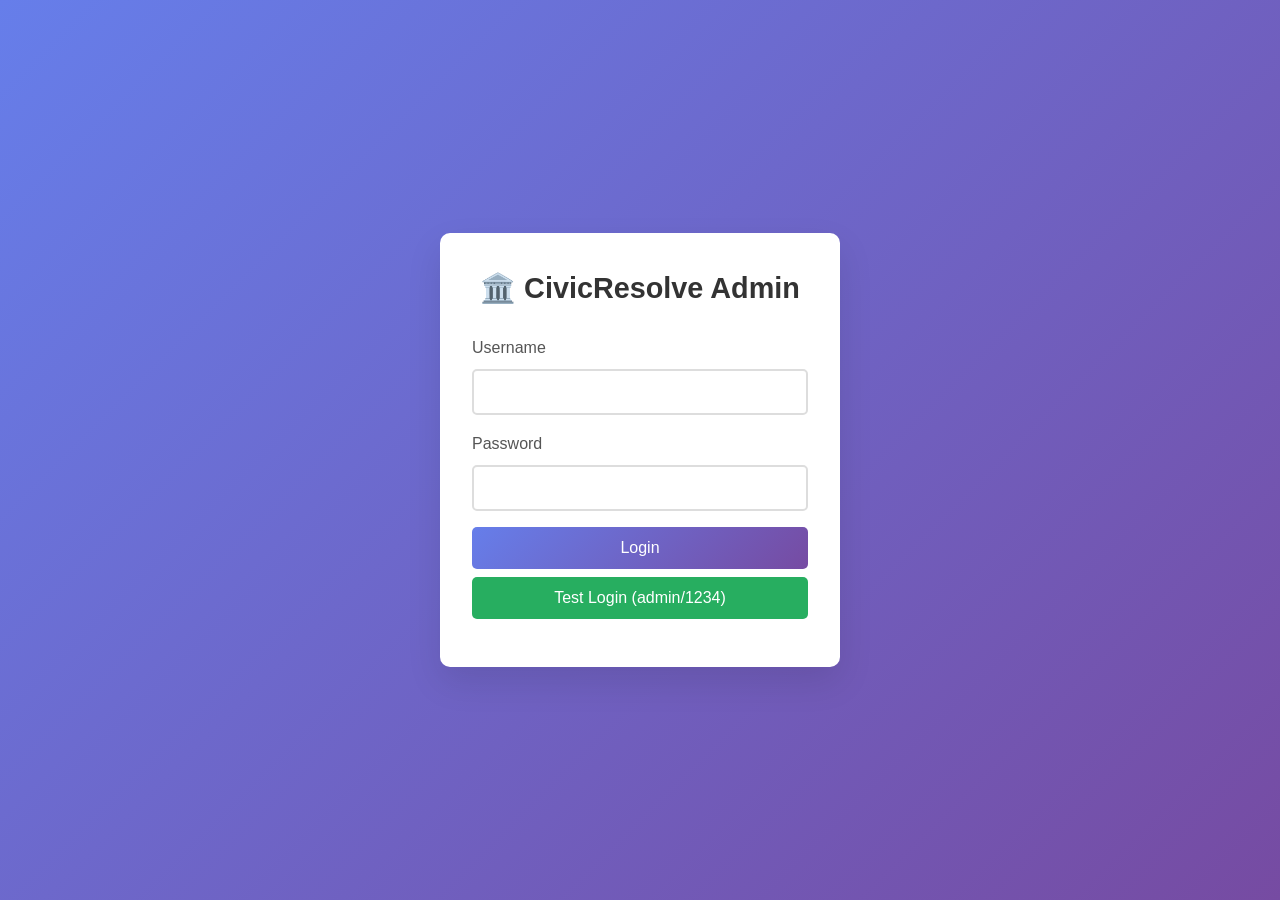
==== apps/web/index.html @ 7303d029 "chore(repo): restructure into enterprise-grade monorepo standard (apps/mobile, apps/web, supabase, d" ====
<!DOCTYPE html>
<html lang="en">
<head>
    <meta charset="UTF-8">
    <meta name="viewport" content="width=device-width, initial-scale=1.0">
    <title>CivicResolve Admin Login</title>
    <link rel="stylesheet" href="css/style.css">
</head>
<body>
    <div class="login-container">
        <div class="login-box">
            <h2>🏛️ CivicResolve Admin</h2>
            <form id="loginForm">
                <div class="input-group">
                    <label for="username">Username</label>
                    <input type="text" id="username" name="username" required>
                </div>
                <div class="input-group">
                    <label for="password">Password</label>
                    <input type="password" id="password" name="password" required>
                </div>
                <button type="submit" class="login-btn">Login</button>
                <button type="button" id="test-btn" class="login-btn" style="background: #27ae60; margin-top: 0.5rem;">Test Login (admin/1234)</button>
                <div id="error-message" class="error-message"></div>
            </form>
        </div>
    </div>
    <script src="js/config.js"></script>
    <script src="js/database.js"></script>
    <script src="js/auth-simple.js"></script>
</body>
</html>
---- apps/web/css/style.css ----
/* Reset and base styles */
* {
    margin: 0;
    padding: 0;
    box-sizing: border-box;
}

body {
    font-family: 'Segoe UI', Tahoma, Geneva, Verdana, sans-serif;
    line-height: 1.6;
    color: #333;
    background-color: #f4f4f4;
}

/* Login Page Styles */
.login-container {
    display: flex;
    justify-content: center;
    align-items: center;
    min-height: 100vh;
    background: linear-gradient(135deg, #667eea 0%, #764ba2 100%);
}

.login-box {
    background: white;
    padding: 2rem;
    border-radius: 10px;
    box-shadow: 0 15px 35px rgba(0, 0, 0, 0.1);
    width: 100%;
    max-width: 400px;
}

.login-box h2 {
    text-align: center;
    margin-bottom: 1.5rem;
    color: #333;
    font-size: 1.8rem;
}

.input-group {
    margin-bottom: 1rem;
}

.input-group label {
    display: block;
    margin-bottom: 0.5rem;
    color: #555;
    font-weight: 500;
}

.input-group input {
    width: 100%;
    padding: 0.75rem;
    border: 2px solid #ddd;
    border-radius: 5px;
    font-size: 1rem;
    transition: border-color 0.3s ease;
}

.input-group input:focus {
    outline: none;
    border-color: #667eea;
}

.login-btn {
    width: 100%;
    padding: 0.75rem;
    background: linear-gradient(135deg, #667eea 0%, #764ba2 100%);
    color: white;
    border: none;
    border-radius: 5px;
    font-size: 1rem;
    cursor: pointer;
    transition: transform 0.2s ease;
}

.login-btn:hover {
    transform: translateY(-2px);
}

.error-message {
    color: #e74c3c;
    text-align: center;
    margin-top: 1rem;
    font-size: 0.9rem;
}

/* Dashboard Styles */
.dashboard-container {
    display: grid;
    grid-template-areas: 
        "header header"
        "sidebar main";
    grid-template-rows: 60px 1fr;
    grid-template-columns: 250px 1fr;
    min-height: 100vh;
}

.header {
    grid-area: header;
    background: #2c3e50;
    color: white;
    display: flex;
    align-items: center;
    padding: 0 1rem;
}

.header-content {
    display: flex;
    justify-content: space-between;
    align-items: center;
    width: 100%;
}

.header h1 {
    font-size: 1.5rem;
}

.user-menu {
    display: flex;
    align-items: center;
    gap: 1rem;
}

.logout-btn {
    background: #e74c3c;
    color: white;
    border: none;
    padding: 0.5rem 1rem;
    border-radius: 4px;
    cursor: pointer;
    transition: background-color 0.3s ease;
}

.logout-btn:hover {
    background: #c0392b;
}

.sidebar {
    grid-area: sidebar;
    background: #34495e;
    padding: 1rem 0;
}

.nav-menu {
    list-style: none;
}

.nav-menu li {
    margin-bottom: 0.5rem;
}

.nav-link {
    display: block;
    color: #bdc3c7;
    text-decoration: none;
    padding: 0.75rem 1rem;
    transition: all 0.3s ease;
}

.nav-link:hover,
.nav-link.active {
    background: #2c3e50;
    color: white;
    border-right: 3px solid #3498db;
}

.main-content {
    grid-area: main;
    padding: 2rem;
    background: #ecf0f1;
}

.content-section {
    display: none;
}

.content-section.active {
    display: block;
}

.content-section h2 {
    margin-bottom: 1.5rem;
    color: #2c3e50;
}

.stats-grid {
    display: grid;
    grid-template-columns: repeat(auto-fit, minmax(250px, 1fr));
    gap: 1.5rem;
    margin-top: 2rem;
}

.stat-card {
    background: white;
    padding: 1.5rem;
    border-radius: 8px;
    box-shadow: 0 2px 10px rgba(0, 0, 0, 0.1);
    text-align: center;
}

.stat-card h3 {
    color: #7f8c8d;
    font-size: 0.9rem;
    margin-bottom: 0.5rem;
    text-transform: uppercase;
    letter-spacing: 1px;
}

.stat-number {
    font-size: 2rem;
    font-weight: bold;
    color: #2c3e50;
    margin: 0;
}

/* Responsive Design */
@media (max-width: 768px) {
    .dashboard-container {
        grid-template-areas: 
            "header"
            "sidebar"
            "main";
        grid-template-rows: 60px auto 1fr;
        grid-template-columns: 1fr;
    }
    
    .sidebar {
        order: 2;
    }
    
    .nav-menu {
        display: flex;
        overflow-x: auto;
        padding: 0 1rem;
    }
    
    .nav-menu li {
        margin-bottom: 0;
        margin-right: 0.5rem;
        white-space: nowrap;
    }
    
    .stats-grid {
        grid-template-columns: repeat(auto-fit, minmax(200px, 1fr));
    }
    
    .login-box {
        margin: 1rem;
        padding: 1.5rem;
    }
}

@media (max-width: 480px) {
    .header-content {
        flex-direction: column;
        gap: 0.5rem;
    }
    
    .header {
        padding: 0.5rem;
        height: auto;
    }
    
    .stats-grid {
        grid-template-columns: 1fr;
    }
}
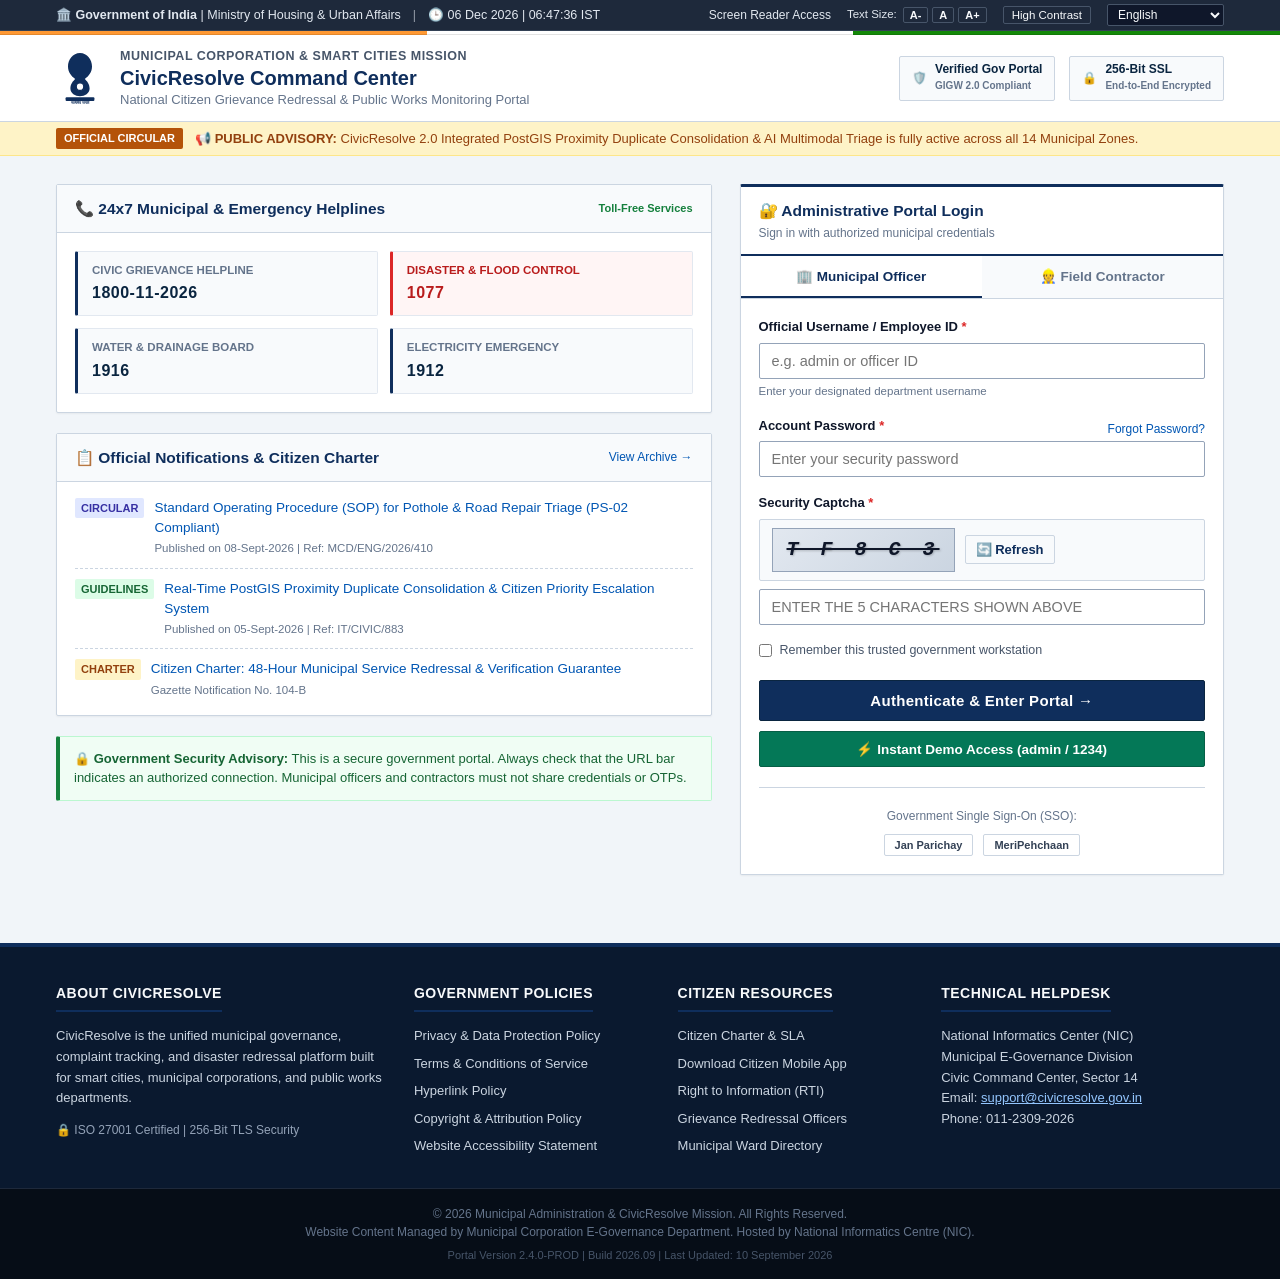
==== commit 5ad76e76: "feat(ui): redesign web login to official government portal (GIGW/GOV.UK standard)" ====
--- a/apps/web/index.html
+++ b/apps/web/index.html
@@ -3,28 +3,417 @@
 <head>
     <meta charset="UTF-8">
     <meta name="viewport" content="width=device-width, initial-scale=1.0">
-    <title>CivicResolve Admin Login</title>
-    <link rel="stylesheet" href="css/style.css">
+    <title>CivicResolve | Official Municipal Administration & Grievance Portal</title>
+    <meta name="description" content="Official Government Gateway for Municipal Incident Redressal, Public Works Triage, and Field Operations Management.">
+    <link rel="stylesheet" href="css/gov-portal.css">
 </head>
 <body>
-    <div class="login-container">
-        <div class="login-box">
-            <h2>🏛️ CivicResolve Admin</h2>
-            <form id="loginForm">
-                <div class="input-group">
-                    <label for="username">Username</label>
-                    <input type="text" id="username" name="username" required>
-                </div>
-                <div class="input-group">
-                    <label for="password">Password</label>
-                    <input type="password" id="password" name="password" required>
-                </div>
-                <button type="submit" class="login-btn">Login</button>
-                <button type="button" id="test-btn" class="login-btn" style="background: #27ae60; margin-top: 0.5rem;">Test Login (admin/1234)</button>
-                <div id="error-message" class="error-message"></div>
-            </form>
+    <!-- Accessibility Skip Link -->
+    <a href="#main-login-card" class="gov-skip-link">Skip to Main Content</a>
+
+    <!-- 1. Top Accessibility & Utility Bar -->
+    <div class="gov-utility-bar">
+        <div class="gov-utility-container">
+            <div class="gov-utility-left">
+                <span>🏛️ <strong>Government of India</strong> | Ministry of Housing & Urban Affairs</span>
+                <span style="opacity: 0.6;">|</span>
+                <span id="gov-live-clock">🕒 IST: --:--:--</span>
+            </div>
+            <div class="gov-utility-right">
+                <a href="#" style="color: #E2E8F0; text-decoration: none; font-size: 12px;">Screen Reader Access</a>
+                <div class="gov-accessibility-controls">
+                    <span style="font-size: 11.5px; margin-right: 2px;">Text Size:</span>
+                    <button class="gov-text-resize-btn" id="btn-font-dec" title="Decrease font size">A-</button>
+                    <button class="gov-text-resize-btn" id="btn-font-reset" title="Normal font size">A</button>
+                    <button class="gov-text-resize-btn" id="btn-font-inc" title="Increase font size">A+</button>
+                </div>
+                <button class="gov-contrast-toggle" id="btn-contrast-toggle" title="Toggle High Contrast">High Contrast</button>
+                <select class="gov-lang-select" id="gov-language-select" aria-label="Select Language">
+                    <option value="en" selected>English</option>
+                    <option value="hi">हिन्दी (Hindi)</option>
+                    <option value="mr">मराठी (Marathi)</option>
+                    <option value="te">తెలుగు (Telugu)</option>
+                    <option value="ta">தமிழ் (Tamil)</option>
+                </select>
+            </div>
         </div>
     </div>
+
+    <!-- 2. Institutional Branding Header -->
+    <div class="gov-tricolor-stripe"></div>
+    <header class="gov-main-header">
+        <div class="gov-header-container">
+            <div class="gov-brand-wrap">
+                <!-- Official Ashoka Lion Capital / Emblem Vector -->
+                <svg width="48" height="54" viewBox="0 0 100 112" fill="none" xmlns="http://www.w3.org/2000/svg" aria-label="State Emblem of India">
+                    <rect width="100" height="112" fill="none"/>
+                    <path d="M50 4C35 4 25 18 25 32C25 44 32 52 40 58C36 62 30 68 30 78C30 88 40 94 50 94C60 94 70 88 70 78C70 68 64 62 60 58C68 52 75 44 75 32C75 18 65 4 50 4Z" fill="#0F2E5C"/>
+                    <circle cx="50" cy="74" r="8" stroke="#0F2E5C" stroke-width="3" fill="#FFFFFF"/>
+                    <rect x="20" y="96" width="60" height="8" rx="2" fill="#0F2E5C"/>
+                    <text x="50" y="110" font-size="8" font-weight="bold" fill="#0F2E5C" text-anchor="middle" font-family="serif">सत्यमेव जयते</text>
+                </svg>
+                <div class="gov-brand-titles">
+                    <span class="gov-dept-name">Municipal Corporation & Smart Cities Mission</span>
+                    <h1 class="gov-portal-title">CivicResolve Command Center</h1>
+                    <span class="gov-portal-subtitle">National Citizen Grievance Redressal & Public Works Monitoring Portal</span>
+                </div>
+            </div>
+            <div class="gov-header-badges">
+                <div class="gov-badge-seal">
+                    <span>🛡️</span>
+                    <div>
+                        <div style="line-height: 1.1;">Verified Gov Portal</div>
+                        <small style="color: #64748B; font-size: 10px;">GIGW 2.0 Compliant</small>
+                    </div>
+                </div>
+                <div class="gov-badge-seal">
+                    <span>🔒</span>
+                    <div>
+                        <div style="line-height: 1.1;">256-Bit SSL</div>
+                        <small style="color: #64748B; font-size: 10px;">End-to-End Encrypted</small>
+                    </div>
+                </div>
+            </div>
+        </div>
+    </header>
+
+    <!-- 3. Official Alert / Circular Ticker -->
+    <div class="gov-ticker-bar">
+        <div class="gov-ticker-container">
+            <span class="gov-ticker-label">Official Circular</span>
+            <span class="gov-ticker-text">
+                📢 <strong>PUBLIC ADVISORY:</strong> CivicResolve 2.0 Integrated PostGIS Proximity Duplicate Consolidation & AI Multimodal Triage is fully active across all 14 Municipal Zones.
+            </span>
+        </div>
+    </div>
+
+    <!-- 4. Main Split Content Area -->
+    <main class="gov-main-content">
+        <div class="gov-grid-layout">
+            
+            <!-- Left Side: Helplines & Circulars -->
+            <div class="gov-left-col">
+                
+                <!-- Emergency Helplines Card -->
+                <div class="gov-card">
+                    <div class="gov-card-header">
+                        <span class="gov-card-title">📞 24x7 Municipal & Emergency Helplines</span>
+                        <span style="font-size: 11px; font-weight: 600; color: #15803D;">Toll-Free Services</span>
+                    </div>
+                    <div class="gov-card-body">
+                        <div class="gov-helpline-grid">
+                            <div class="gov-helpline-box">
+                                <div class="gov-helpline-tag">Civic Grievance Helpline</div>
+                                <div class="gov-helpline-number">1800-11-2026</div>
+                            </div>
+                            <div class="gov-helpline-box emergency">
+                                <div class="gov-helpline-tag" style="color: #B91C1C;">Disaster & Flood Control</div>
+                                <div class="gov-helpline-number">1077</div>
+                            </div>
+                            <div class="gov-helpline-box">
+                                <div class="gov-helpline-tag">Water & Drainage Board</div>
+                                <div class="gov-helpline-number">1916</div>
+                            </div>
+                            <div class="gov-helpline-box">
+                                <div class="gov-helpline-tag">Electricity Emergency</div>
+                                <div class="gov-helpline-number">1912</div>
+                            </div>
+                        </div>
+                    </div>
+                </div>
+
+                <!-- Official Bulletins & Circulars -->
+                <div class="gov-card">
+                    <div class="gov-card-header">
+                        <span class="gov-card-title">📋 Official Notifications & Citizen Charter</span>
+                        <a href="#" style="font-size: 12px; color: var(--gov-blue-link); text-decoration: none;">View Archive →</a>
+                    </div>
+                    <div class="gov-card-body" style="padding-top: 6px; padding-bottom: 6px;">
+                        <ul class="gov-bulletin-list">
+                            <li class="gov-bulletin-item">
+                                <span class="gov-bulletin-badge">CIRCULAR</span>
+                                <div>
+                                    <a href="#" class="gov-bulletin-link">Standard Operating Procedure (SOP) for Pothole & Road Repair Triage (PS-02 Compliant)</a>
+                                    <div style="font-size: 11.5px; color: #64748B; margin-top: 2px;">Published on 08-Sept-2026 | Ref: MCD/ENG/2026/410</div>
+                                </div>
+                            </li>
+                            <li class="gov-bulletin-item">
+                                <span class="gov-bulletin-badge" style="background-color: #DCFCE7; color: #166534;">GUIDELINES</span>
+                                <div>
+                                    <a href="#" class="gov-bulletin-link">Real-Time PostGIS Proximity Duplicate Consolidation & Citizen Priority Escalation System</a>
+                                    <div style="font-size: 11.5px; color: #64748B; margin-top: 2px;">Published on 05-Sept-2026 | Ref: IT/CIVIC/883</div>
+                                </div>
+                            </li>
+                            <li class="gov-bulletin-item">
+                                <span class="gov-bulletin-badge" style="background-color: #FEF3C7; color: #92400E;">CHARTER</span>
+                                <div>
+                                    <a href="#" class="gov-bulletin-link">Citizen Charter: 48-Hour Municipal Service Redressal & Verification Guarantee</a>
+                                    <div style="font-size: 11.5px; color: #64748B; margin-top: 2px;">Gazette Notification No. 104-B</div>
+                                </div>
+                            </li>
+                        </ul>
+                    </div>
+                </div>
+
+                <!-- Security Advisory Banner -->
+                <div class="gov-security-banner">
+                    🔒 <strong>Government Security Advisory:</strong> This is a secure government portal. Always check that the URL bar indicates an authorized connection. Municipal officers and contractors must not share credentials or OTPs.
+                </div>
+            </div>
+
+            <!-- Right Side: Official Login Card -->
+            <div class="gov-right-col">
+                <div class="gov-card gov-login-box" id="main-login-card">
+                    <div class="gov-card-header" style="background-color: #FFFFFF; border-bottom: 2px solid var(--gov-navy-primary);">
+                        <div>
+                            <span class="gov-card-title">🔐 Administrative Portal Login</span>
+                            <div style="font-size: 12px; color: #64748B; margin-top: 2px;">Sign in with authorized municipal credentials</div>
+                        </div>
+                    </div>
+
+                    <!-- Role Tabs -->
+                    <div class="gov-login-tabs">
+                        <button type="button" class="gov-login-tab active" id="tab-officer" data-role="admin">
+                            🏢 Municipal Officer
+                        </button>
+                        <button type="button" class="gov-login-tab" id="tab-contractor" data-role="contractor">
+                            👷 Field Contractor
+                        </button>
+                    </div>
+
+                    <div class="gov-card-body">
+                        <form id="loginForm">
+                            <!-- Username Field -->
+                            <div class="gov-form-group">
+                                <label for="username" class="gov-form-label">
+                                    Official Username / Employee ID <span class="required">*</span>
+                                </label>
+                                <input 
+                                    type="text" 
+                                    id="username" 
+                                    name="username" 
+                                    class="gov-input" 
+                                    placeholder="e.g. admin or officer ID" 
+                                    required 
+                                    autocomplete="username"
+                                >
+                                <div class="gov-input-hint">Enter your designated department username</div>
+                            </div>
+
+                            <!-- Password Field -->
+                            <div class="gov-form-group">
+                                <div style="display: flex; justify-content: space-between; align-items: center;">
+                                    <label for="password" class="gov-form-label">
+                                        Account Password <span class="required">*</span>
+                                    </label>
+                                    <a href="#" style="font-size: 12px; color: var(--gov-blue-link); text-decoration: none;">Forgot Password?</a>
+                                </div>
+                                <input 
+                                    type="password" 
+                                    id="password" 
+                                    name="password" 
+                                    class="gov-input" 
+                                    placeholder="Enter your security password" 
+                                    required 
+                                    autocomplete="current-password"
+                                >
+                            </div>
+
+                            <!-- Captcha Verification Box -->
+                            <div class="gov-form-group">
+                                <label for="captchaInput" class="gov-form-label">
+                                    Security Captcha <span class="required">*</span>
+                                </label>
+                                <div class="gov-captcha-box">
+                                    <div class="gov-captcha-visual" id="captchaDisplay">7 K 8 9 M</div>
+                                    <button type="button" class="gov-captcha-refresh-btn" id="btn-refresh-captcha" title="Get new captcha code">🔄 Refresh</button>
+                                </div>
+                                <input 
+                                    type="text" 
+                                    id="captchaInput" 
+                                    name="captchaInput" 
+                                    class="gov-input" 
+                                    placeholder="Enter the 5 characters shown above" 
+                                    maxlength="6"
+                                    required
+                                    style="text-transform: uppercase;"
+                                >
+                            </div>
+
+                            <!-- Remember Device Checkbox -->
+                            <div style="display: flex; align-items: center; gap: 8px; margin-bottom: 20px;">
+                                <input type="checkbox" id="rememberMe" style="accent-color: var(--gov-navy-primary); cursor: pointer;">
+                                <label for="rememberMe" style="font-size: 12.5px; color: #475569; cursor: pointer;">Remember this trusted government workstation</label>
+                            </div>
+
+                            <!-- Submit Button -->
+                            <button type="submit" class="gov-btn-primary" id="btn-submit-login">
+                                Authenticate & Enter Portal →
+                            </button>
+
+                            <!-- Demo Quick Access Button -->
+                            <button type="button" id="test-btn" class="gov-btn-demo">
+                                ⚡ Instant Demo Access (admin / 1234)
+                            </button>
+
+                            <!-- Live Feedback / Error Area -->
+                            <div id="error-message" class="gov-alert-message"></div>
+                        </form>
+
+                        <!-- Single Sign-On Helper -->
+                        <div style="margin-top: 20px; padding-top: 16px; border-top: 1px solid var(--gov-border-crisp); text-align: center;">
+                            <span style="font-size: 12px; color: #64748B;">Government Single Sign-On (SSO):</span>
+                            <div style="margin-top: 8px; display: flex; justify-content: center; gap: 10px;">
+                                <button type="button" class="gov-text-resize-btn" style="padding: 4px 10px; color: #334155; border-color: #CBD5E1;" onclick="quickSsoLogin()">Jan Parichay</button>
+                                <button type="button" class="gov-text-resize-btn" style="padding: 4px 10px; color: #334155; border-color: #CBD5E1;" onclick="quickSsoLogin()">MeriPehchaan</button>
+                            </div>
+                        </div>
+                    </div>
+                </div>
+            </div>
+
+        </div>
+    </main>
+
+    <!-- 5. Standard Multi-Column Government Footer -->
+    <footer class="gov-footer">
+        <div class="gov-footer-container">
+            <div class="gov-footer-col">
+                <h4>About CivicResolve</h4>
+                <p style="font-size: 13px; line-height: 1.6; color: #CBD5E1;">
+                    CivicResolve is the unified municipal governance, complaint tracking, and disaster redressal platform built for smart cities, municipal corporations, and public works departments.
+                </p>
+                <div style="margin-top: 12px; font-size: 12px; color: #94A3B8;">
+                    🔒 ISO 27001 Certified | 256-Bit TLS Security
+                </div>
+            </div>
+
+            <div class="gov-footer-col">
+                <h4>Government Policies</h4>
+                <ul class="gov-footer-links">
+                    <li><a href="#">Privacy & Data Protection Policy</a></li>
+                    <li><a href="#">Terms & Conditions of Service</a></li>
+                    <li><a href="#">Hyperlink Policy</a></li>
+                    <li><a href="#">Copyright & Attribution Policy</a></li>
+                    <li><a href="#">Website Accessibility Statement</a></li>
+                </ul>
+            </div>
+
+            <div class="gov-footer-col">
+                <h4>Citizen Resources</h4>
+                <ul class="gov-footer-links">
+                    <li><a href="#">Citizen Charter & SLA</a></li>
+                    <li><a href="#">Download Citizen Mobile App</a></li>
+                    <li><a href="#">Right to Information (RTI)</a></li>
+                    <li><a href="#">Grievance Redressal Officers</a></li>
+                    <li><a href="#">Municipal Ward Directory</a></li>
+                </ul>
+            </div>
+
+            <div class="gov-footer-col">
+                <h4>Technical Helpdesk</h4>
+                <p style="font-size: 13px; color: #CBD5E1; line-height: 1.6;">
+                    National Informatics Center (NIC)<br>
+                    Municipal E-Governance Division<br>
+                    Civic Command Center, Sector 14<br>
+                    Email: <a href="mailto:support@civicresolve.gov.in" style="color: #93C5FD;">support@civicresolve.gov.in</a><br>
+                    Phone: 011-2309-2026
+                </p>
+            </div>
+        </div>
+
+        <div class="gov-footer-bottom">
+            <p>
+                © 2026 Municipal Administration & CivicResolve Mission. All Rights Reserved.<br>
+                Website Content Managed by Municipal Corporation E-Governance Department. Hosted by National Informatics Centre (NIC).
+            </p>
+            <div style="margin-top: 6px; font-size: 11px; color: #475569;">
+                Portal Version 2.4.0-PROD | Build 2026.09 | Last Updated: 10 September 2026
+            </div>
+        </div>
+    </footer>
+
+    <!-- Interactive Accessibility & Captcha Controller -->
+    <script>
+        // Live Clock
+        function updateClock() {
+            const now = new Date();
+            const timeStr = now.toLocaleTimeString('en-IN', { hour12: false });
+            const dateStr = now.toLocaleDateString('en-IN', { day: '2-digit', month: 'short', year: 'numeric' });
+            const clockEl = document.getElementById('gov-live-clock');
+            if (clockEl) clockEl.textContent = `🕒 ${dateStr} | ${timeStr} IST`;
+        }
+        setInterval(updateClock, 1000);
+        updateClock();
+
+        // Text Size Adjuster
+        let currentFontSize = 15;
+        document.getElementById('btn-font-inc')?.addEventListener('click', () => {
+            if (currentFontSize < 19) {
+                currentFontSize += 1;
+                document.documentElement.style.fontSize = currentFontSize + 'px';
+            }
+        });
+        document.getElementById('btn-font-dec')?.addEventListener('click', () => {
+            if (currentFontSize > 13) {
+                currentFontSize -= 1;
+                document.documentElement.style.fontSize = currentFontSize + 'px';
+            }
+        });
+        document.getElementById('btn-font-reset')?.addEventListener('click', () => {
+            currentFontSize = 15;
+            document.documentElement.style.fontSize = '15px';
+        });
+
+        // High Contrast Toggle
+        document.getElementById('btn-contrast-toggle')?.addEventListener('click', () => {
+            document.body.classList.toggle('high-contrast');
+        });
+
+        // Captcha Generator
+        let currentCaptcha = '';
+        function generateCaptcha() {
+            const chars = '23456789ABCDEFGHJKLMNPQRSTUVWXYZ';
+            let res = '';
+            for (let i = 0; i < 5; i++) {
+                res += chars.charAt(Math.floor(Math.random() * chars.length));
+            }
+            currentCaptcha = res;
+            const display = document.getElementById('captchaDisplay');
+            if (display) display.textContent = res.split('').join(' ');
+            const input = document.getElementById('captchaInput');
+            if (input) input.value = '';
+        }
+        document.getElementById('btn-refresh-captcha')?.addEventListener('click', generateCaptcha);
+        generateCaptcha();
+
+        // Role Tabs
+        document.querySelectorAll('.gov-login-tab').forEach(tab => {
+            tab.addEventListener('click', function() {
+                document.querySelectorAll('.gov-login-tab').forEach(t => t.classList.remove('active'));
+                this.classList.add('active');
+                const role = this.dataset.role;
+                const usernameInput = document.getElementById('username');
+                if (role === 'contractor') {
+                    if (usernameInput) usernameInput.placeholder = 'e.g. contractor_01';
+                } else {
+                    if (usernameInput) usernameInput.placeholder = 'e.g. admin or officer ID';
+                }
+            });
+        });
+
+        function quickSsoLogin() {
+            const usernameInput = document.getElementById('username');
+            const passwordInput = document.getElementById('password');
+            const captchaInput = document.getElementById('captchaInput');
+            if (usernameInput) usernameInput.value = 'admin';
+            if (passwordInput) passwordInput.value = '1234';
+            if (captchaInput) captchaInput.value = currentCaptcha;
+            document.getElementById('loginForm')?.dispatchEvent(new Event('submit'));
+        }
+    </script>
+
+    <!-- App Configuration & Database Services -->
     <script src="js/config.js"></script>
     <script src="js/database.js"></script>
     <script src="js/auth-simple.js"></script>
--- a/apps/web/css/gov-portal.css
+++ b/apps/web/css/gov-portal.css
@@ -0,0 +1,673 @@
+/* =============================================================================
+   CivicResolve - Official Government Web Portal Design System (GIGW / GOV.UK Standards)
+   Grounded, High-Trust Institutional Theme with Sharp Borders & High Contrast
+============================================================================= */
+
+:root {
+  --gov-navy-dark: #0A2540;
+  --gov-navy-primary: #0F2E5C;
+  --gov-navy-accent: #1A365D;
+  --gov-blue-link: #0056B3;
+  --gov-blue-focus: #0B5FFF;
+  --gov-tricolor-saffron: #FF9933;
+  --gov-tricolor-white: #FFFFFF;
+  --gov-tricolor-green: #138808;
+  --gov-tricolor-navy: #000080;
+  --gov-bg-slate: #F1F5F9;
+  --gov-bg-card: #FFFFFF;
+  --gov-border-crisp: #CBD5E1;
+  --gov-border-dark: #94A3B8;
+  --gov-text-primary: #0F172A;
+  --gov-text-secondary: #334155;
+  --gov-text-muted: #64748B;
+  --gov-success: #15803D;
+  --gov-danger: #B91C1C;
+  --gov-warning: #B45309;
+  
+  --gov-font-size-base: 15px;
+  --gov-radius-sm: 2px;
+  --gov-radius-md: 4px;
+}
+
+/* Base Reset & Typography */
+* {
+  margin: 0;
+  padding: 0;
+  box-sizing: border-box;
+}
+
+body {
+  font-family: -apple-system, BlinkMacSystemFont, "Segoe UI", Roboto, "Helvetica Neue", Arial, sans-serif;
+  font-size: var(--gov-font-size-base);
+  line-height: 1.5;
+  color: var(--gov-text-primary);
+  background-color: var(--gov-bg-slate);
+  -webkit-font-smoothing: antialiased;
+}
+
+/* High Contrast Mode */
+body.high-contrast {
+  --gov-bg-slate: #000000;
+  --gov-bg-card: #121212;
+  --gov-navy-primary: #000000;
+  --gov-navy-dark: #000000;
+  --gov-text-primary: #FFFFFF;
+  --gov-text-secondary: #E2E8F0;
+  --gov-text-muted: #CBD5E1;
+  --gov-border-crisp: #FFFFFF;
+  --gov-border-dark: #FFFFFF;
+  --gov-blue-link: #FFFF00;
+}
+
+body.high-contrast .gov-card,
+body.high-contrast .gov-input,
+body.high-contrast .gov-btn-primary {
+  border-color: #FFFFFF !important;
+}
+
+/* Accessibility Skip Link */
+.gov-skip-link {
+  position: absolute;
+  top: -40px;
+  left: 10px;
+  background: var(--gov-navy-primary);
+  color: #FFFFFF;
+  padding: 8px 16px;
+  z-index: 9999;
+  text-decoration: none;
+  font-weight: 600;
+  border-radius: var(--gov-radius-sm);
+}
+
+.gov-skip-link:focus {
+  top: 10px;
+}
+
+/* 1. Top Utility & Accessibility Bar */
+.gov-utility-bar {
+  background-color: #1E293B;
+  color: #E2E8F0;
+  font-size: 12.5px;
+  border-bottom: 1px solid #334155;
+}
+
+.gov-utility-container {
+  max-width: 1200px;
+  margin: 0 auto;
+  padding: 4px 16px;
+  display: flex;
+  justify-content: space-between;
+  align-items: center;
+  flex-wrap: wrap;
+  gap: 8px;
+}
+
+.gov-utility-left {
+  display: flex;
+  align-items: center;
+  gap: 12px;
+}
+
+.gov-flag-icon {
+  display: inline-block;
+  width: 16px;
+  height: 11px;
+  border: 1px solid rgba(255, 255, 255, 0.4);
+}
+
+.gov-utility-right {
+  display: flex;
+  align-items: center;
+  gap: 16px;
+}
+
+.gov-accessibility-controls {
+  display: flex;
+  align-items: center;
+  gap: 4px;
+}
+
+.gov-text-resize-btn {
+  background: transparent;
+  border: 1px solid #475569;
+  color: #F8FAFC;
+  padding: 1px 6px;
+  font-size: 11px;
+  font-weight: bold;
+  cursor: pointer;
+  border-radius: var(--gov-radius-sm);
+}
+
+.gov-text-resize-btn:hover {
+  background-color: #334155;
+}
+
+.gov-contrast-toggle {
+  background: transparent;
+  border: 1px solid #475569;
+  color: #F8FAFC;
+  padding: 2px 8px;
+  font-size: 11.5px;
+  cursor: pointer;
+  border-radius: var(--gov-radius-sm);
+}
+
+.gov-lang-select {
+  background: #0F172A;
+  color: #F8FAFC;
+  border: 1px solid #475569;
+  padding: 2px 6px;
+  font-size: 12px;
+  border-radius: var(--gov-radius-sm);
+}
+
+/* 2. Institutional Branding Header */
+.gov-tricolor-stripe {
+  height: 4px;
+  background: linear-gradient(90deg, 
+    var(--gov-tricolor-saffron) 0%, 
+    var(--gov-tricolor-saffron) 33.33%, 
+    var(--gov-tricolor-white) 33.33%, 
+    var(--gov-tricolor-white) 66.66%, 
+    var(--gov-tricolor-green) 66.66%, 
+    var(--gov-tricolor-green) 100%);
+  border-bottom: 1px solid rgba(0,0,0,0.1);
+}
+
+.gov-main-header {
+  background-color: #FFFFFF;
+  border-bottom: 1px solid var(--gov-border-crisp);
+  box-shadow: 0 1px 3px rgba(0, 0, 0, 0.05);
+}
+
+.gov-header-container {
+  max-width: 1200px;
+  margin: 0 auto;
+  padding: 12px 16px;
+  display: flex;
+  justify-content: space-between;
+  align-items: center;
+  flex-wrap: wrap;
+  gap: 16px;
+}
+
+.gov-brand-wrap {
+  display: flex;
+  align-items: center;
+  gap: 16px;
+}
+
+.gov-emblem-img {
+  height: 58px;
+  width: auto;
+  object-fit: contain;
+}
+
+.gov-brand-titles {
+  display: flex;
+  flex-direction: column;
+}
+
+.gov-dept-name {
+  font-size: 12.5px;
+  font-weight: 700;
+  text-transform: uppercase;
+  color: #475569;
+  letter-spacing: 0.5px;
+}
+
+.gov-portal-title {
+  font-size: 20px;
+  font-weight: 800;
+  color: var(--gov-navy-primary);
+  line-height: 1.2;
+}
+
+.gov-portal-subtitle {
+  font-size: 13px;
+  font-weight: 500;
+  color: #64748B;
+}
+
+.gov-header-badges {
+  display: flex;
+  align-items: center;
+  gap: 14px;
+}
+
+.gov-badge-seal {
+  display: flex;
+  align-items: center;
+  gap: 8px;
+  padding: 6px 12px;
+  background-color: #F8FAFC;
+  border: 1px solid var(--gov-border-crisp);
+  border-radius: var(--gov-radius-sm);
+  font-size: 12px;
+  font-weight: 600;
+  color: var(--gov-navy-dark);
+}
+
+/* 3. News / Alert Ticker Bar */
+.gov-ticker-bar {
+  background-color: #FEF3C7;
+  border-bottom: 1px solid #FDE68A;
+  color: #92400E;
+  font-size: 13px;
+  font-weight: 500;
+}
+
+.gov-ticker-container {
+  max-width: 1200px;
+  margin: 0 auto;
+  padding: 6px 16px;
+  display: flex;
+  align-items: center;
+  gap: 12px;
+}
+
+.gov-ticker-label {
+  background-color: #B45309;
+  color: #FFFFFF;
+  padding: 2px 8px;
+  font-size: 11px;
+  font-weight: 700;
+  text-transform: uppercase;
+  border-radius: var(--gov-radius-sm);
+  white-space: nowrap;
+}
+
+.gov-ticker-text {
+  overflow: hidden;
+  text-overflow: ellipsis;
+  white-space: nowrap;
+}
+
+/* 4. Main Portal Content Area */
+.gov-main-content {
+  max-width: 1200px;
+  margin: 28px auto;
+  padding: 0 16px;
+}
+
+.gov-grid-layout {
+  display: grid;
+  grid-template-columns: 1.15fr 0.85fr;
+  gap: 28px;
+  align-items: start;
+}
+
+/* Government Card Styling - Flat, Sharp, Grounded */
+.gov-card {
+  background-color: var(--gov-bg-card);
+  border: 1px solid var(--gov-border-crisp);
+  border-radius: var(--gov-radius-sm);
+  box-shadow: 0 1px 2px rgba(0, 0, 0, 0.05);
+  margin-bottom: 20px;
+}
+
+.gov-card-header {
+  background-color: #F8FAFC;
+  border-bottom: 1px solid var(--gov-border-crisp);
+  padding: 12px 18px;
+  display: flex;
+  align-items: center;
+  justify-content: space-between;
+}
+
+.gov-card-title {
+  font-size: 15.5px;
+  font-weight: 700;
+  color: var(--gov-navy-primary);
+  display: flex;
+  align-items: center;
+  gap: 8px;
+}
+
+.gov-card-body {
+  padding: 18px;
+}
+
+/* Left Notices & Helplines */
+.gov-helpline-grid {
+  display: grid;
+  grid-template-columns: repeat(2, 1fr);
+  gap: 12px;
+}
+
+.gov-helpline-box {
+  background-color: #F8FAFC;
+  border: 1px solid #E2E8F0;
+  border-left: 3px solid var(--gov-navy-primary);
+  padding: 10px 14px;
+  border-radius: var(--gov-radius-sm);
+}
+
+.gov-helpline-box.emergency {
+  border-left-color: #DC2626;
+  background-color: #FFF5F5;
+}
+
+.gov-helpline-tag {
+  font-size: 11.5px;
+  font-weight: 600;
+  color: #64748B;
+  text-transform: uppercase;
+}
+
+.gov-helpline-number {
+  font-size: 16px;
+  font-weight: 800;
+  color: var(--gov-navy-dark);
+  margin-top: 2px;
+  letter-spacing: 0.5px;
+}
+
+.gov-helpline-box.emergency .gov-helpline-number {
+  color: #B91C1C;
+}
+
+.gov-bulletin-list {
+  list-style: none;
+}
+
+.gov-bulletin-item {
+  padding: 10px 0;
+  border-bottom: 1px dashed var(--gov-border-crisp);
+  display: flex;
+  align-items: flex-start;
+  gap: 10px;
+  font-size: 13.5px;
+}
+
+.gov-bulletin-item:last-child {
+  border-bottom: none;
+}
+
+.gov-bulletin-badge {
+  background-color: #E0E7FF;
+  color: #3730A3;
+  padding: 2px 6px;
+  font-size: 11px;
+  font-weight: 700;
+  border-radius: var(--gov-radius-sm);
+  white-space: nowrap;
+}
+
+.gov-bulletin-link {
+  color: var(--gov-blue-link);
+  text-decoration: none;
+  font-weight: 500;
+}
+
+.gov-bulletin-link:hover {
+  text-decoration: underline;
+}
+
+.gov-security-banner {
+  background-color: #F0FDF4;
+  border: 1px solid #BBF7D0;
+  border-left: 4px solid var(--gov-success);
+  padding: 12px 14px;
+  border-radius: var(--gov-radius-sm);
+  font-size: 13px;
+  color: #166534;
+}
+
+/* Right Side: Login Box */
+.gov-login-box {
+  border-top: 3px solid var(--gov-navy-primary);
+}
+
+.gov-login-tabs {
+  display: flex;
+  border-bottom: 1px solid var(--gov-border-crisp);
+  background-color: #F8FAFC;
+}
+
+.gov-login-tab {
+  flex: 1;
+  padding: 12px 14px;
+  border: none;
+  background: transparent;
+  font-size: 13.5px;
+  font-weight: 600;
+  color: #64748B;
+  cursor: pointer;
+  border-bottom: 2px solid transparent;
+  transition: all 0.2s ease;
+  text-align: center;
+}
+
+.gov-login-tab.active {
+  background-color: #FFFFFF;
+  color: var(--gov-navy-primary);
+  font-weight: 700;
+  border-bottom: 2px solid var(--gov-navy-primary);
+}
+
+.gov-form-group {
+  margin-bottom: 16px;
+}
+
+.gov-form-label {
+  display: block;
+  font-size: 13px;
+  font-weight: 600;
+  color: var(--gov-text-primary);
+  margin-bottom: 6px;
+}
+
+.gov-form-label .required {
+  color: #DC2626;
+}
+
+.gov-input {
+  width: 100%;
+  padding: 9px 12px;
+  font-size: 14.5px;
+  border: 1px solid var(--gov-border-dark);
+  border-radius: var(--gov-radius-sm);
+  background-color: #FFFFFF;
+  color: var(--gov-text-primary);
+  outline: none;
+  transition: border-color 0.2s ease;
+}
+
+.gov-input:focus {
+  border-color: var(--gov-blue-focus);
+  box-shadow: 0 0 0 2px rgba(11, 95, 255, 0.2);
+}
+
+.gov-input-hint {
+  font-size: 11.5px;
+  color: var(--gov-text-muted);
+  margin-top: 4px;
+}
+
+/* Captcha Module */
+.gov-captcha-box {
+  display: flex;
+  align-items: center;
+  gap: 10px;
+  margin-bottom: 8px;
+  background-color: #F8FAFC;
+  padding: 8px 12px;
+  border: 1px solid var(--gov-border-crisp);
+  border-radius: var(--gov-radius-sm);
+}
+
+.gov-captcha-visual {
+  background: linear-gradient(135deg, #E2E8F0, #CBD5E1);
+  padding: 6px 14px;
+  border: 1px solid #94A3B8;
+  font-family: "Courier New", Courier, monospace;
+  font-size: 20px;
+  font-weight: 900;
+  letter-spacing: 5px;
+  color: #0F172A;
+  user-select: none;
+  font-style: italic;
+  text-decoration: line-through;
+  text-shadow: 1px 1px 2px rgba(0,0,0,0.2);
+}
+
+.gov-captcha-refresh-btn {
+  background: transparent;
+  border: 1px solid var(--gov-border-crisp);
+  padding: 6px 10px;
+  cursor: pointer;
+  border-radius: var(--gov-radius-sm);
+  color: var(--gov-navy-primary);
+  font-size: 13px;
+  font-weight: 600;
+}
+
+.gov-captcha-refresh-btn:hover {
+  background-color: #E2E8F0;
+}
+
+/* Buttons */
+.gov-btn-primary {
+  width: 100%;
+  padding: 11px 16px;
+  background-color: var(--gov-navy-primary);
+  color: #FFFFFF;
+  border: 1px solid var(--gov-navy-dark);
+  border-radius: var(--gov-radius-sm);
+  font-size: 15px;
+  font-weight: 700;
+  cursor: pointer;
+  letter-spacing: 0.3px;
+  transition: background-color 0.2s ease;
+}
+
+.gov-btn-primary:hover {
+  background-color: var(--gov-navy-dark);
+}
+
+.gov-btn-demo {
+  width: 100%;
+  margin-top: 10px;
+  padding: 9px 16px;
+  background-color: #047857;
+  color: #FFFFFF;
+  border: 1px solid #065F46;
+  border-radius: var(--gov-radius-sm);
+  font-size: 13.5px;
+  font-weight: 600;
+  cursor: pointer;
+}
+
+.gov-btn-demo:hover {
+  background-color: #065F46;
+}
+
+.gov-alert-message {
+  margin-top: 14px;
+  padding: 10px 12px;
+  font-size: 13px;
+  font-weight: 500;
+  border-radius: var(--gov-radius-sm);
+  display: none;
+}
+
+.gov-alert-message.error {
+  display: block;
+  background-color: #FEF2F2;
+  border: 1px solid #FCA5A5;
+  color: #991B1B;
+}
+
+.gov-alert-message.success {
+  display: block;
+  background-color: #F0FDF4;
+  border: 1px solid #86EFAC;
+  color: #166534;
+}
+
+/* 5. Official Government Multi-Column Footer */
+.gov-footer {
+  background-color: #0A192F;
+  color: #94A3B8;
+  font-size: 13px;
+  margin-top: 48px;
+  border-top: 4px solid var(--gov-navy-primary);
+}
+
+.gov-footer-container {
+  max-width: 1200px;
+  margin: 0 auto;
+  padding: 36px 16px 24px;
+  display: grid;
+  grid-template-columns: 1.4fr 1fr 1fr 1.2fr;
+  gap: 28px;
+}
+
+.gov-footer-col h4 {
+  color: #F8FAFC;
+  font-size: 14px;
+  font-weight: 700;
+  text-transform: uppercase;
+  letter-spacing: 0.5px;
+  margin-bottom: 14px;
+  border-bottom: 2px solid var(--gov-navy-primary);
+  padding-bottom: 6px;
+  display: inline-block;
+}
+
+.gov-footer-links {
+  list-style: none;
+}
+
+.gov-footer-links li {
+  margin-bottom: 8px;
+}
+
+.gov-footer-links a {
+  color: #CBD5E1;
+  text-decoration: none;
+  font-size: 13px;
+}
+
+.gov-footer-links a:hover {
+  color: #FFFFFF;
+  text-decoration: underline;
+}
+
+.gov-footer-bottom {
+  background-color: #060D17;
+  border-top: 1px solid #1E293B;
+  padding: 16px;
+  text-align: center;
+  font-size: 12px;
+  color: #64748B;
+}
+
+.gov-footer-bottom p {
+  max-width: 1200px;
+  margin: 0 auto;
+}
+
+/* Responsive */
+@media (max-width: 900px) {
+  .gov-grid-layout {
+    grid-template-columns: 1fr;
+  }
+  .gov-footer-container {
+    grid-template-columns: 1fr 1fr;
+  }
+}
+
+@media (max-width: 600px) {
+  .gov-header-container {
+    flex-direction: column;
+    align-items: flex-start;
+  }
+  .gov-helpline-grid {
+    grid-template-columns: 1fr;
+  }
+  .gov-footer-container {
+    grid-template-columns: 1fr;
+  }
+}
